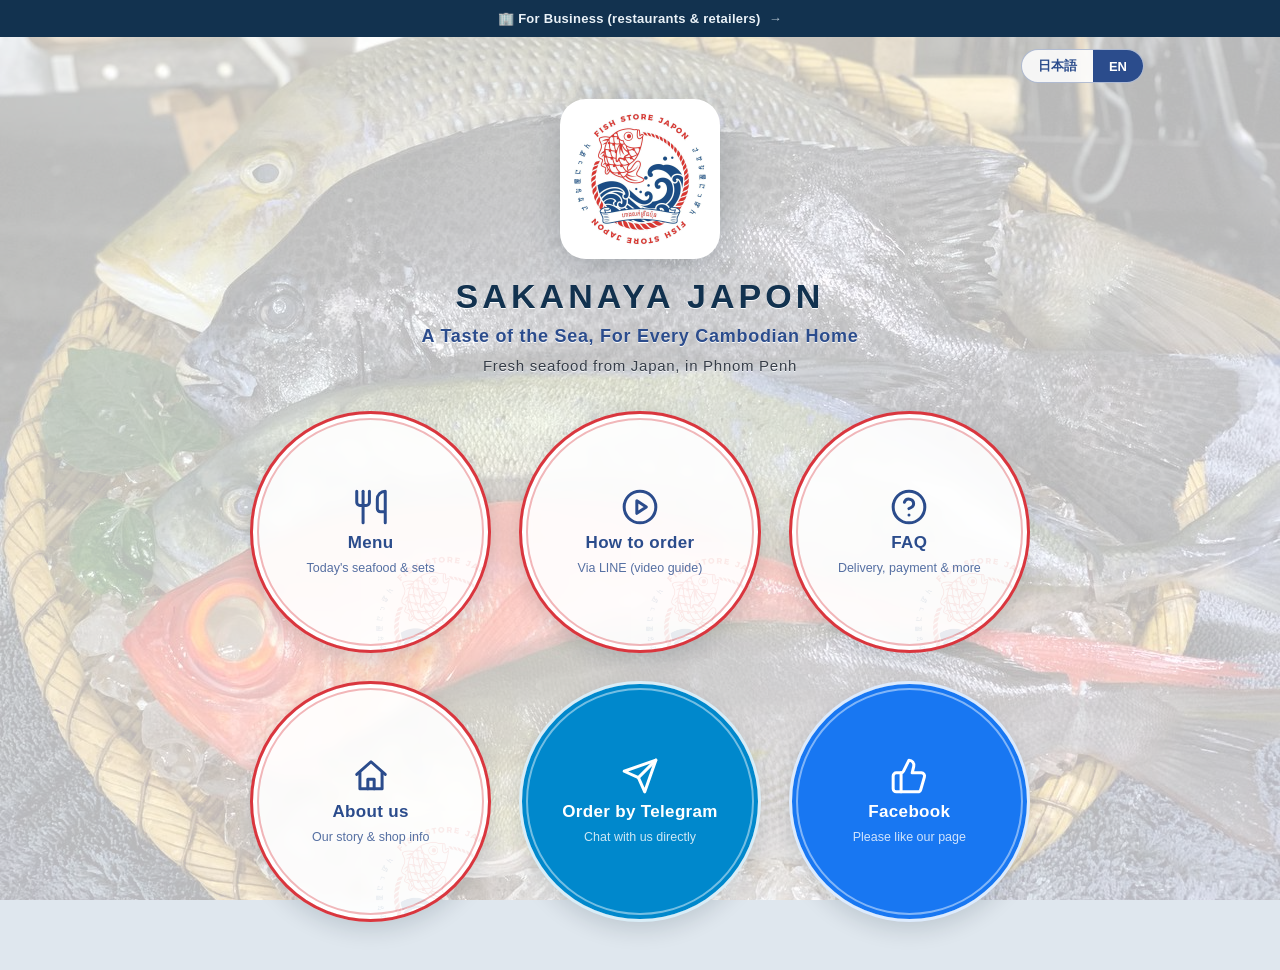
==== index.html @ 0ab2f53d "トップのタイルを正円にし、日英切替と自前SVGアイコンを導入 - タイルを正円（aspect-ratio 1）にし、ロゴのロープを模した赤の二重の輪で囲む。   輪の中に店のロゴを薄く透かす。Tele" ====
<!DOCTYPE html>
<html lang="ja">
<head>
  <meta charset="UTF-8">
  <meta name="viewport" content="width=device-width, initial-scale=1">
  <title>SAKANAYA JAPON｜海のある日常を、カンボジアの食卓に。</title>
  <link rel="icon" href="logo.jpg">
  <meta name="description" content="カンボジア・プノンペンの魚屋 SAKANAYA JAPON。日本の鮮度管理で、刺身・鮮魚・お惣菜をご家庭へ。LINE・Telegram・Facebook Messenger で注文できます。">
  <!-- OGP（FacebookやLINE等でシェアした際のプレビュー用）
       ※ Organization 移管後は下記2行のURLを差し替えること（docs/github-inventory.md §3） -->
  <meta property="og:type" content="website">
  <meta property="og:title" content="SAKANAYA JAPON｜海のある日常を、カンボジアの食卓に。">
  <meta property="og:description" content="プノンペンの魚屋。日本の鮮度管理で刺身・鮮魚・お惣菜をお届け。LINE・Telegram・Facebook Messenger で注文OK。">
  <meta property="og:image" content="https://sasuraimitsu.github.io/sakanayajapon/logo.jpg">
  <meta property="og:url" content="https://sasuraimitsu.github.io/sakanayajapon/">
  <meta name="twitter:card" content="summary_large_image">

  <!-- 営業時間・窓口URLは site-info.js が唯一の情報源。common.js が日英切替と流し込みを行う -->
  <script src="assets/js/site-info.js" defer></script>
  <script src="assets/js/common.js" defer></script>

  <style>
    /* ── ロゴから取った配色 ──────────────────────────────
       赤: 鯛とロープ / 紺: 波。タイルの輪・文字・ホバーに使う */
    :root {
      --red: #d9363e;
      --red-dark: #b8262e;
      --navy: #2b4c8c;
      --navy-deep: #12324f;
      --ink: #1c2430;
      --tile: rgba(255, 255, 255, 0.90);
    }

    /* 1. 全体：魚の写真を全面に敷き、白で透かす */
    body {
      font-family: 'Helvetica Neue', Arial, 'Hiragino Kaku Gothic ProN', Meiryo, sans-serif;
      margin: 0;
      padding: 0;
      min-height: 100vh;
      display: flex;
      flex-direction: column;
      align-items: center;
      background: #dfe7ee; /* 画像読込前のフォールバック色（薄い青灰） */
      color: var(--ink);
    }

    /* 背景スライドショー（複数写真をフェードで切り替え） */
    .bg-slideshow { position: fixed; inset: 0; z-index: -2; }
    .bg-slide {
      position: absolute;
      inset: 0;
      background-size: cover;
      background-position: center;
      opacity: 0;
      transition: opacity 1.5s ease-in-out;
    }
    .bg-slide.active { opacity: 1; }

    /* 2. 透かし：写真の上に白を重ねて薄く見せる。数値を下げると写真が濃くなる */
    body::before {
      content: "";
      position: fixed;
      inset: 0;
      background: rgba(255, 255, 255, 0.72);
      z-index: -1;
    }

    /* 3. 法人のお客様への入口（ページ最上部の細いバー） */
    .biz-bar {
      position: relative;
      z-index: 10;
      display: flex;
      align-items: center;
      justify-content: center;
      gap: 8px;
      width: 100%;
      padding: 11px 16px;
      background: var(--navy-deep);
      color: #eaf2f8;
      text-decoration: none;
      font-size: 13px;
      font-weight: bold;
      letter-spacing: 0.02em;
      box-sizing: border-box;
      transition: background 0.2s;
    }
    .biz-bar:hover { background: #1a4468; }
    .biz-bar .biz-arrow { opacity: 0.75; }

    /* 4. 言語切替（右上） */
    .top-row {
      width: 100%;
      max-width: 1040px;
      box-sizing: border-box;
      padding: 12px 16px 0;
      display: flex;
      justify-content: flex-end;
    }
    .lang-toggle {
      display: flex;
      border: 1px solid rgba(43, 76, 140, 0.35);
      border-radius: 999px;
      overflow: hidden;
      background: rgba(255, 255, 255, 0.85);
      backdrop-filter: blur(6px);
      -webkit-backdrop-filter: blur(6px);
    }
    .lang-toggle button {
      appearance: none;
      border: 0;
      background: none;
      font: inherit;
      font-size: 13px;
      font-weight: bold;
      color: var(--navy);
      padding: 7px 16px;
      cursor: pointer;
      transition: background 0.15s, color 0.15s;
    }
    .lang-toggle button[aria-pressed="true"] { background: var(--navy); color: #fff; }
    .lang-toggle button:focus-visible { outline: 2px solid var(--red); outline-offset: -2px; }

    /* 5. 本体：箱で囲わず、画面幅いっぱいに広げる */
    .main {
      width: 100%;
      max-width: 1040px;
      margin: auto 0;              /* 縦方向の中央寄せ */
      padding: 16px 16px 48px;
      box-sizing: border-box;
      text-align: center;
    }

    .logo-container img {
      width: 160px;
      border-radius: 26px;
      filter: drop-shadow(0 6px 18px rgba(10, 26, 43, 0.22));
    }

    .site-title {
      font-size: 34px;
      letter-spacing: 0.12em;
      color: var(--navy-deep);
      margin: 14px 0 4px;
      text-shadow: 0 1px 0 rgba(255, 255, 255, 0.9);
    }

    .tagline {
      font-size: 18px;
      font-weight: bold;
      color: var(--navy);
      line-height: 1.8;
      margin: 0 0 32px;
      letter-spacing: 0.04em;
      text-shadow: 0 1px 0 rgba(255, 255, 255, 0.9);
    }
    .tagline small {
      display: block;
      font-size: 15px;
      font-weight: normal;
      color: var(--ink);
      opacity: 0.85;
    }

    /* 6. 丸いカテゴリータイル：スマホ2列、タブレット以上3列
       輪はロゴのロープ（赤の二重線）を模したもの */
    nav {
      display: grid;
      grid-template-columns: repeat(2, minmax(0, 1fr));
      gap: 18px;
      max-width: 780px;
      margin: 0 auto;
    }
    @media (min-width: 720px) {
      nav { grid-template-columns: repeat(3, minmax(0, 1fr)); gap: 28px; }
    }

    nav a {
      position: relative;
      aspect-ratio: 1 / 1;
      border-radius: 50%;
      display: flex;
      flex-direction: column;
      align-items: center;
      justify-content: center;
      gap: 6px;
      padding: 14%;
      box-sizing: border-box;
      background: var(--tile);
      backdrop-filter: blur(6px);
      -webkit-backdrop-filter: blur(6px);
      border: 3px solid var(--red);
      box-shadow:
        inset 0 0 0 4px #fff,
        inset 0 0 0 6px rgba(217, 54, 62, 0.35),
        0 8px 22px rgba(10, 26, 43, 0.14);
      color: var(--navy);
      text-decoration: none;
      text-align: center;
      overflow: hidden;
      transition: transform 0.2s, box-shadow 0.2s, background 0.2s, color 0.2s;
    }

    /* 輪の中に店のロゴを薄く透かす */
    nav a::before {
      content: "";
      position: absolute;
      right: -18%;
      bottom: -26%;
      width: 72%;
      aspect-ratio: 1 / 1;
      background: url('logo.jpg') center / contain no-repeat;
      opacity: 0.09;
      mix-blend-mode: multiply;
      pointer-events: none;
    }

    nav a > * { position: relative; }

    nav a svg {
      width: 38px;
      height: 38px;
      stroke: currentColor;
      fill: none;
      stroke-width: 1.9;
      stroke-linecap: round;
      stroke-linejoin: round;
    }
    nav a .t { font-size: 17px; font-weight: bold; line-height: 1.3; letter-spacing: 0.02em; }
    nav a .s { font-size: 12.5px; opacity: 0.8; line-height: 1.3; }

    nav a:hover {
      background: var(--navy);
      color: #fff;
      transform: translateY(-4px);
      box-shadow:
        inset 0 0 0 4px var(--navy),
        inset 0 0 0 6px rgba(255, 255, 255, 0.45),
        0 14px 30px rgba(10, 26, 43, 0.22);
    }
    nav a:focus-visible { outline: 3px solid var(--red); outline-offset: 4px; }

    /* Telegram / Facebook は各サービスの色。ロゴ透かしは付けない */
    nav a.telegram, nav a.facebook-like {
      color: #fff;
      border-color: rgba(255, 255, 255, 0.85);
    }
    nav a.telegram { background: #0088cc; box-shadow: inset 0 0 0 4px #0088cc, inset 0 0 0 6px rgba(255,255,255,.45), 0 8px 22px rgba(10,26,43,.14); }
    nav a.facebook-like { background: #1877f2; box-shadow: inset 0 0 0 4px #1877f2, inset 0 0 0 6px rgba(255,255,255,.45), 0 8px 22px rgba(10,26,43,.14); }
    nav a.telegram::before, nav a.facebook-like::before { display: none; }
    nav a.telegram:hover { background: #0071ab; box-shadow: inset 0 0 0 4px #0071ab, inset 0 0 0 6px rgba(255,255,255,.45), 0 14px 30px rgba(10,26,43,.22); }
    nav a.facebook-like:hover { background: #1462c9; box-shadow: inset 0 0 0 4px #1462c9, inset 0 0 0 6px rgba(255,255,255,.45), 0 14px 30px rgba(10,26,43,.22); }

    /* 7. 言語別ブロック（common.js が html[lang] を切り替える。JS無効時は日本語） */
    [data-lang] { display: none; }
    [data-lang="ja"] { display: block; }
    html[lang="ja"] [data-lang="ja"] { display: block; }
    html[lang="ja"] [data-lang="en"] { display: none; }
    html[lang="en"] [data-lang="en"] { display: block; }
    html[lang="en"] [data-lang="ja"] { display: none; }

    @media (max-width: 420px) {
      .biz-bar { font-size: 12px; padding: 10px 12px; }
      .top-row { padding-top: 10px; }
      .main { padding: 10px 14px 40px; }
      .logo-container img { width: 124px; }
      .site-title { font-size: 26px; }
      .tagline { font-size: 15px; margin-bottom: 24px; }
      .tagline small { font-size: 13px; }
      nav { gap: 14px; }
      nav a { padding: 12%; gap: 4px; }
      nav a svg { width: 30px; height: 30px; }
      nav a .t { font-size: 15px; }
      nav a .s { font-size: 11.5px; }
    }

    @media (prefers-reduced-motion: reduce) {
      * { transition: none !important; }
    }
  </style>
</head>
<body>
  <div class="bg-slideshow" id="bgSlideshow"></div>

  <!-- 法人のお客様への入口。個人のお客様の導線は下のタイルのまま -->
  <a class="biz-bar" href="business/index.html">
    <span data-ja="🏢 法人のお客様（飲食店・小売店さま）はこちら" data-en="🏢 For Business (restaurants &amp; retailers)">🏢 法人のお客様（飲食店・小売店さま）はこちら</span>
    <span class="biz-arrow">→</span>
  </a>

  <div class="top-row">
    <div class="lang-toggle" role="group" aria-label="Language">
      <button type="button" data-set-lang="ja" aria-pressed="true">日本語</button>
      <button type="button" data-set-lang="en" aria-pressed="false">EN</button>
    </div>
  </div>

  <div class="main">
    <div class="logo-container">
      <img src="logo.jpg" alt="SAKANAYA JAPON">
    </div>

    <h1 class="site-title">SAKANAYA JAPON</h1>

    <p class="tagline" data-lang="ja">海のある日常を、カンボジアの食卓に。<small>A Taste of the Sea, For Every Cambodian Home</small></p>
    <p class="tagline" data-lang="en">A Taste of the Sea, For Every Cambodian Home<small>Fresh seafood from Japan, in Phnom Penh</small></p>

    <nav>
      <a href="menu.html">
        <svg viewBox="0 0 24 24" aria-hidden="true"><path d="M3 2v7c0 1.1.9 2 2 2h4a2 2 0 0 0 2-2V2"/><path d="M7 2v20"/><path d="M21 15V2a5 5 0 0 0-5 5v6c0 1.1.9 2 2 2h3Zm0 0v7"/></svg>
        <span class="t" data-ja="メニュー" data-en="Menu">メニュー</span>
        <span class="s" data-ja="MENU" data-en="Today's seafood &amp; sets">MENU</span>
      </a>
      <a href="howto.html">
        <svg viewBox="0 0 24 24" aria-hidden="true"><circle cx="12" cy="12" r="10"/><polygon points="10 8 16 12 10 16 10 8"/></svg>
        <span class="t" data-ja="ご注文方法" data-en="How to order">ご注文方法</span>
        <span class="s" data-ja="LINE でのご注文（動画）" data-en="Via LINE (video guide)">LINE でのご注文（動画）</span>
      </a>
      <a href="q&amp;a.html">
        <svg viewBox="0 0 24 24" aria-hidden="true"><circle cx="12" cy="12" r="10"/><path d="M9.09 9a3 3 0 0 1 5.83 1c0 2-3 3-3 3"/><path d="M12 17h.01"/></svg>
        <span class="t" data-ja="よくあるご質問" data-en="FAQ">よくあるご質問</span>
        <span class="s" data-ja="Q&amp;A" data-en="Delivery, payment &amp; more">Q&amp;A</span>
      </a>
      <a href="aboutus.html">
        <svg viewBox="0 0 24 24" aria-hidden="true"><path d="m3 11 9-8 9 8"/><path d="M5 10v10h14V10"/><path d="M10 20v-6h4v6"/></svg>
        <span class="t" data-ja="店舗について" data-en="About us">店舗について</span>
        <span class="s" data-ja="ABOUT US" data-en="Our story &amp; shop info">ABOUT US</span>
      </a>
      <a href="https://t.me/+UZAm7-eLzD0yZTA1" class="telegram" data-info-href="order.telegramHome">
        <svg viewBox="0 0 24 24" aria-hidden="true"><path d="m22 2-7 20-4-9-9-4Z"/><path d="M22 2 11 13"/></svg>
        <span class="t" data-ja="Telegram で注文" data-en="Order by Telegram">Telegram で注文</span>
        <span class="s" data-ja="ORDER BY TELEGRAM" data-en="Chat with us directly">ORDER BY TELEGRAM</span>
      </a>
      <a href="https://www.facebook.com/fishstorejapan" class="facebook-like" data-info-href="social.facebook">
        <svg viewBox="0 0 24 24" aria-hidden="true"><path d="M7 10v12"/><path d="M15 5.88 14 10h5.83a2 2 0 0 1 1.92 2.56l-2.33 8A2 2 0 0 1 17.5 22H4a2 2 0 0 1-2-2v-8a2 2 0 0 1 2-2h2.76a2 2 0 0 0 1.79-1.11L12 2a3.13 3.13 0 0 1 3 3.88Z"/></svg>
        <span class="t" data-ja="Facebook" data-en="Facebook">Facebook</span>
        <span class="s" data-ja="いいね！をお願いします" data-en="Please like our page">いいね！をお願いします</span>
      </a>
    </nav>
  </div>

  <script>
    // ▼ 背景に表示する写真のファイル名（横長・高解像度推奨）。ここに足すだけで枚数を増やせます。
    const bgImages = [
      'fish-photo.jpg',  // ① 魚（鮮魚）
      'sashimi.jpg',     // ② 刺身の盛り合わせ
      'event.jpg'        // ③ イベントの様子（解体ショーなど）
    ];

    const container = document.getElementById('bgSlideshow');
    const slides = [];
    let idx = 0, timer = null;

    function startRotation() {
      if (slides.length > 1 && !timer) {
        timer = setInterval(() => {
          slides[idx].classList.remove('active');
          idx = (idx + 1) % slides.length;
          slides[idx].classList.add('active');
        }, 6000); // 6秒ごとに切り替え
      }
    }

    // 読み込めた画像だけを順に背景へ追加（存在しないファイルは自動でスキップ）
    bgImages.forEach(src => {
      const probe = new Image();
      probe.onload = () => {
        const d = document.createElement('div');
        d.className = 'bg-slide';
        d.style.backgroundImage = `url('${src}')`;
        container.appendChild(d);
        slides.push(d);
        if (slides.length === 1) d.classList.add('active'); // 最初の1枚はすぐ表示
        startRotation();
      };
      probe.src = src;
    });
  </script>
</body>
</html>
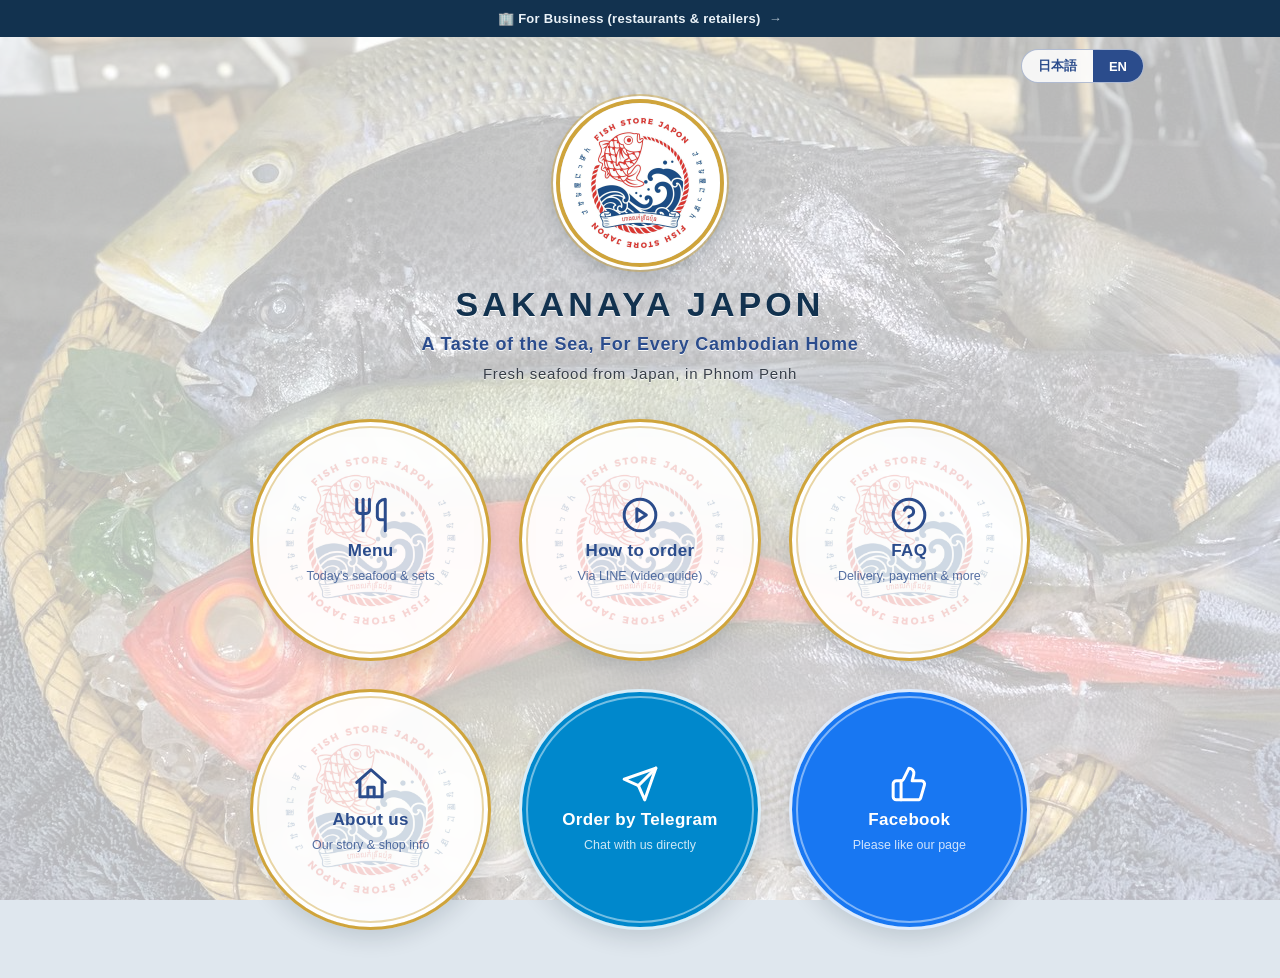
==== commit 33b4e8f3: "トップの輪をゴールドに変更し、ロゴを正円化、輪の中の透かしを濃く - タイルの二重の輪を赤からゴールド（#cfa43b）に変更 - 上部のロゴ画像を正円に切り抜き、タイルと同じゴールドの輪で囲む - " ====
--- a/index.html
+++ b/index.html
@@ -25,6 +25,8 @@
     :root {
       --red: #d9363e;
       --red-dark: #b8262e;
+      --gold: #cfa43b;                    /* 輪の色（ゴールド） */
+      --gold-soft: rgba(207, 164, 59, 0.45);
       --navy: #2b4c8c;
       --navy-deep: #12324f;
       --ink: #1c2430;
@@ -118,7 +120,7 @@
       transition: background 0.15s, color 0.15s;
     }
     .lang-toggle button[aria-pressed="true"] { background: var(--navy); color: #fff; }
-    .lang-toggle button:focus-visible { outline: 2px solid var(--red); outline-offset: -2px; }
+    .lang-toggle button:focus-visible { outline: 2px solid var(--gold); outline-offset: -2px; }
 
     /* 5. 本体：箱で囲わず、画面幅いっぱいに広げる */
     .main {
@@ -132,8 +134,15 @@
 
     .logo-container img {
       width: 160px;
-      border-radius: 26px;
-      filter: drop-shadow(0 6px 18px rgba(10, 26, 43, 0.22));
+      height: 160px;
+      object-fit: cover;
+      border-radius: 50%;
+      border: 4px solid var(--gold);
+      box-shadow:
+        0 0 0 3px #fff,
+        0 0 0 5px var(--gold-soft),
+        0 8px 22px rgba(10, 26, 43, 0.22);
+      background: #fff;
     }
 
     .site-title {
@@ -162,7 +171,7 @@
     }
 
     /* 6. 丸いカテゴリータイル：スマホ2列、タブレット以上3列
-       輪はロゴのロープ（赤の二重線）を模したもの */
+       輪はロゴのロープを模した二重線（ゴールド） */
     nav {
       display: grid;
       grid-template-columns: repeat(2, minmax(0, 1fr));
@@ -188,10 +197,10 @@
       background: var(--tile);
       backdrop-filter: blur(6px);
       -webkit-backdrop-filter: blur(6px);
-      border: 3px solid var(--red);
+      border: 3px solid var(--gold);
       box-shadow:
         inset 0 0 0 4px #fff,
-        inset 0 0 0 6px rgba(217, 54, 62, 0.35),
+        inset 0 0 0 6px var(--gold-soft),
         0 8px 22px rgba(10, 26, 43, 0.14);
       color: var(--navy);
       text-decoration: none;
@@ -200,16 +209,13 @@
       transition: transform 0.2s, box-shadow 0.2s, background 0.2s, color 0.2s;
     }
 
-    /* 輪の中に店のロゴを薄く透かす */
+    /* 輪の中に店のロゴを透かす（中央に大きく。数値を上げるほど濃くなる） */
     nav a::before {
       content: "";
       position: absolute;
-      right: -18%;
-      bottom: -26%;
-      width: 72%;
-      aspect-ratio: 1 / 1;
+      inset: 6%;
       background: url('logo.jpg') center / contain no-repeat;
-      opacity: 0.09;
+      opacity: 0.20;
       mix-blend-mode: multiply;
       pointer-events: none;
     }
@@ -237,7 +243,7 @@
         inset 0 0 0 6px rgba(255, 255, 255, 0.45),
         0 14px 30px rgba(10, 26, 43, 0.22);
     }
-    nav a:focus-visible { outline: 3px solid var(--red); outline-offset: 4px; }
+    nav a:focus-visible { outline: 3px solid var(--gold); outline-offset: 4px; }
 
     /* Telegram / Facebook は各サービスの色。ロゴ透かしは付けない */
     nav a.telegram, nav a.facebook-like {
@@ -262,7 +268,7 @@
       .biz-bar { font-size: 12px; padding: 10px 12px; }
       .top-row { padding-top: 10px; }
       .main { padding: 10px 14px 40px; }
-      .logo-container img { width: 124px; }
+      .logo-container img { width: 124px; height: 124px; }
       .site-title { font-size: 26px; }
       .tagline { font-size: 15px; margin-bottom: 24px; }
       .tagline small { font-size: 13px; }
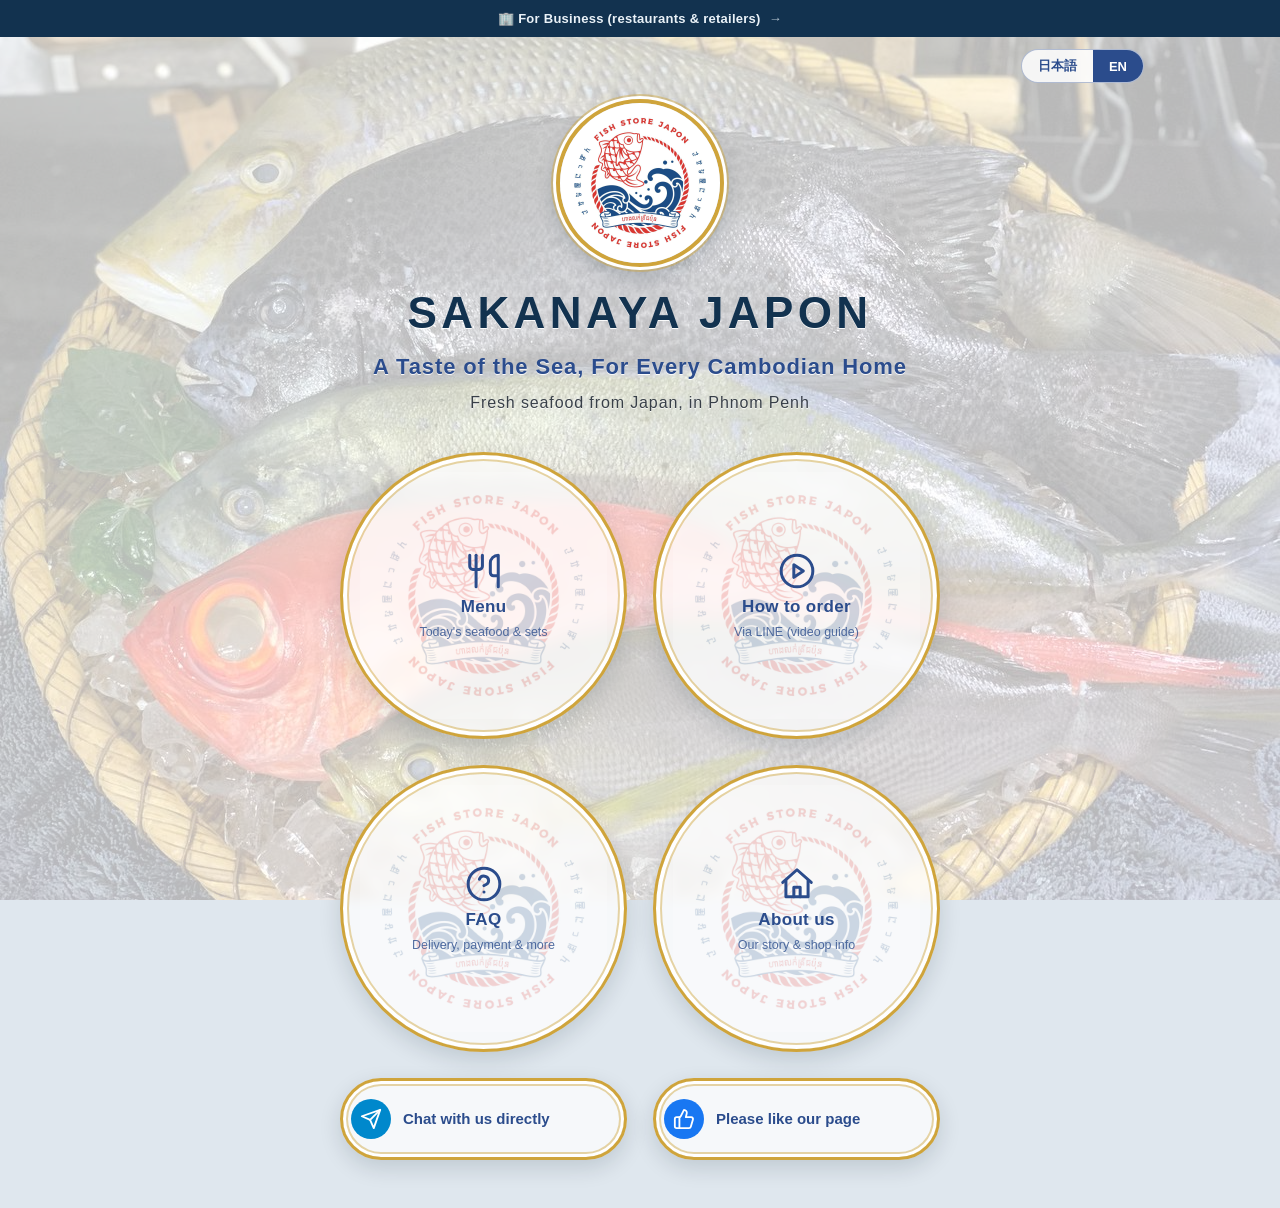
==== commit 277656d6: "トップを手描きスケッチの配列に変更（丸タイル2×2＋下段ピル） - 丸タイルは Menu / How to order / FAQ / About us の4つ、常に2列×2行 - Telegram " ====
--- a/index.html
+++ b/index.html
@@ -30,7 +30,7 @@
       --navy: #2b4c8c;
       --navy-deep: #12324f;
       --ink: #1c2430;
-      --tile: rgba(255, 255, 255, 0.90);
+      --tile: rgba(255, 255, 255, 0.70);   /* タイルの白。下げるほど背景が透ける */
     }
 
     /* 1. 全体：魚の写真を全面に敷き、白で透かす */
@@ -146,41 +146,43 @@
     }
 
     .site-title {
-      font-size: 34px;
-      letter-spacing: 0.12em;
+      font-size: 44px;
+      letter-spacing: 0.10em;
+      line-height: 1.2;
       color: var(--navy-deep);
-      margin: 14px 0 4px;
+      margin: 16px 0 8px;
       text-shadow: 0 1px 0 rgba(255, 255, 255, 0.9);
     }
 
     .tagline {
-      font-size: 18px;
+      font-size: 22px;
       font-weight: bold;
       color: var(--navy);
-      line-height: 1.8;
-      margin: 0 0 32px;
+      line-height: 1.7;
+      margin: 0 0 36px;
       letter-spacing: 0.04em;
       text-shadow: 0 1px 0 rgba(255, 255, 255, 0.9);
     }
     .tagline small {
       display: block;
-      font-size: 15px;
+      margin-top: 4px;
+      font-size: 16px;
       font-weight: normal;
       color: var(--ink);
       opacity: 0.85;
     }
 
-    /* 6. 丸いカテゴリータイル：スマホ2列、タブレット以上3列
+    /* 6. 丸いカテゴリータイル：常に2列×2行
        輪はロゴのロープを模した二重線（ゴールド） */
-    nav {
+    nav, .pills {
       display: grid;
       grid-template-columns: repeat(2, minmax(0, 1fr));
       gap: 18px;
-      max-width: 780px;
+      max-width: 600px;
       margin: 0 auto;
     }
     @media (min-width: 720px) {
-      nav { grid-template-columns: repeat(3, minmax(0, 1fr)); gap: 28px; }
+      nav, .pills { gap: 26px; }
     }
 
     nav a {
@@ -245,18 +247,53 @@
     }
     nav a:focus-visible { outline: 3px solid var(--gold); outline-offset: 4px; }
 
-    /* Telegram / Facebook は各サービスの色。ロゴ透かしは付けない */
-    nav a.telegram, nav a.facebook-like {
+    /* 7. 下段のピル（左 Telegram / 右 Facebook）：アイコン＋文字。輪はタイルと同じゴールド */
+    .pills { margin-top: 18px; }
+    @media (min-width: 720px) { .pills { margin-top: 26px; } }
+
+    .pill {
+      display: flex;
+      align-items: center;
+      gap: 12px;
+      min-height: 60px;
+      padding: 8px 16px 8px 8px;
+      border-radius: 999px;
+      background: var(--tile);
+      backdrop-filter: blur(6px);
+      -webkit-backdrop-filter: blur(6px);
+      border: 3px solid var(--gold);
+      box-shadow:
+        inset 0 0 0 3px #fff,
+        inset 0 0 0 5px var(--gold-soft),
+        0 8px 22px rgba(10, 26, 43, 0.14);
+      color: var(--navy);
+      text-decoration: none;
+      font-weight: bold;
+      font-size: 15px;
+      line-height: 1.25;
+      text-align: left;
+      transition: transform 0.2s, box-shadow 0.2s, background 0.2s, color 0.2s;
+    }
+    .pill .ic {
+      flex: 0 0 auto;
+      width: 40px;
+      height: 40px;
+      border-radius: 50%;
+      display: flex;
+      align-items: center;
+      justify-content: center;
       color: #fff;
-      border-color: rgba(255, 255, 255, 0.85);
-    }
-    nav a.telegram { background: #0088cc; box-shadow: inset 0 0 0 4px #0088cc, inset 0 0 0 6px rgba(255,255,255,.45), 0 8px 22px rgba(10,26,43,.14); }
-    nav a.facebook-like { background: #1877f2; box-shadow: inset 0 0 0 4px #1877f2, inset 0 0 0 6px rgba(255,255,255,.45), 0 8px 22px rgba(10,26,43,.14); }
-    nav a.telegram::before, nav a.facebook-like::before { display: none; }
-    nav a.telegram:hover { background: #0071ab; box-shadow: inset 0 0 0 4px #0071ab, inset 0 0 0 6px rgba(255,255,255,.45), 0 14px 30px rgba(10,26,43,.22); }
-    nav a.facebook-like:hover { background: #1462c9; box-shadow: inset 0 0 0 4px #1462c9, inset 0 0 0 6px rgba(255,255,255,.45), 0 14px 30px rgba(10,26,43,.22); }
-
-    /* 7. 言語別ブロック（common.js が html[lang] を切り替える。JS無効時は日本語） */
+    }
+    .pill .ic svg { width: 22px; height: 22px; stroke: currentColor; fill: none; stroke-width: 2; stroke-linecap: round; stroke-linejoin: round; }
+    .pill.telegram .ic { background: #0088cc; }
+    .pill.facebook-like .ic { background: #1877f2; }
+    .pill:hover { transform: translateY(-3px); color: #fff; box-shadow: inset 0 0 0 3px transparent, inset 0 0 0 5px rgba(255,255,255,.45), 0 14px 30px rgba(10, 26, 43, 0.22); }
+    .pill.telegram:hover { background: #0088cc; border-color: #0088cc; }
+    .pill.facebook-like:hover { background: #1877f2; border-color: #1877f2; }
+    .pill:hover .ic { background: rgba(255, 255, 255, 0.22); }
+    .pill:focus-visible { outline: 3px solid var(--gold); outline-offset: 4px; }
+
+    /* 8. 言語別ブロック（common.js が html[lang] を切り替える。JS無効時は日本語） */
     [data-lang] { display: none; }
     [data-lang="ja"] { display: block; }
     html[lang="ja"] [data-lang="ja"] { display: block; }
@@ -269,10 +306,14 @@
       .top-row { padding-top: 10px; }
       .main { padding: 10px 14px 40px; }
       .logo-container img { width: 124px; height: 124px; }
-      .site-title { font-size: 26px; }
-      .tagline { font-size: 15px; margin-bottom: 24px; }
-      .tagline small { font-size: 13px; }
-      nav { gap: 14px; }
+      .site-title { font-size: 30px; }
+      .tagline { font-size: 17px; margin-bottom: 26px; }
+      .tagline small { font-size: 14px; }
+      nav, .pills { gap: 14px; }
+      .pills { margin-top: 14px; }
+      .pill { min-height: 56px; font-size: 13px; padding: 6px 12px 6px 6px; gap: 9px; }
+      .pill .ic { width: 36px; height: 36px; }
+      .pill .ic svg { width: 20px; height: 20px; }
       nav a { padding: 12%; gap: 4px; }
       nav a svg { width: 30px; height: 30px; }
       nav a .t { font-size: 15px; }
@@ -331,17 +372,18 @@
         <span class="t" data-ja="店舗について" data-en="About us">店舗について</span>
         <span class="s" data-ja="ABOUT US" data-en="Our story &amp; shop info">ABOUT US</span>
       </a>
-      <a href="https://t.me/+UZAm7-eLzD0yZTA1" class="telegram" data-info-href="order.telegramHome">
-        <svg viewBox="0 0 24 24" aria-hidden="true"><path d="m22 2-7 20-4-9-9-4Z"/><path d="M22 2 11 13"/></svg>
-        <span class="t" data-ja="Telegram で注文" data-en="Order by Telegram">Telegram で注文</span>
-        <span class="s" data-ja="ORDER BY TELEGRAM" data-en="Chat with us directly">ORDER BY TELEGRAM</span>
-      </a>
-      <a href="https://www.facebook.com/fishstorejapan" class="facebook-like" data-info-href="social.facebook">
-        <svg viewBox="0 0 24 24" aria-hidden="true"><path d="M7 10v12"/><path d="M15 5.88 14 10h5.83a2 2 0 0 1 1.92 2.56l-2.33 8A2 2 0 0 1 17.5 22H4a2 2 0 0 1-2-2v-8a2 2 0 0 1 2-2h2.76a2 2 0 0 0 1.79-1.11L12 2a3.13 3.13 0 0 1 3 3.88Z"/></svg>
-        <span class="t" data-ja="Facebook" data-en="Facebook">Facebook</span>
-        <span class="s" data-ja="いいね！をお願いします" data-en="Please like our page">いいね！をお願いします</span>
-      </a>
     </nav>
+
+    <div class="pills">
+      <a href="https://t.me/+UZAm7-eLzD0yZTA1" class="pill telegram" data-info-href="order.telegramHome">
+        <span class="ic"><svg viewBox="0 0 24 24" aria-hidden="true"><path d="m22 2-7 20-4-9-9-4Z"/><path d="M22 2 11 13"/></svg></span>
+        <span data-ja="Telegram でチャット" data-en="Chat with us directly">Telegram でチャット</span>
+      </a>
+      <a href="https://www.facebook.com/fishstorejapan" class="pill facebook-like" data-info-href="social.facebook">
+        <span class="ic"><svg viewBox="0 0 24 24" aria-hidden="true"><path d="M7 10v12"/><path d="M15 5.88 14 10h5.83a2 2 0 0 1 1.92 2.56l-2.33 8A2 2 0 0 1 17.5 22H4a2 2 0 0 1-2-2v-8a2 2 0 0 1 2-2h2.76a2 2 0 0 0 1.79-1.11L12 2a3.13 3.13 0 0 1 3 3.88Z"/></svg></span>
+        <span data-ja="Facebook でいいね！" data-en="Please like our page">Facebook でいいね！</span>
+      </a>
+    </div>
   </div>
 
   <script>
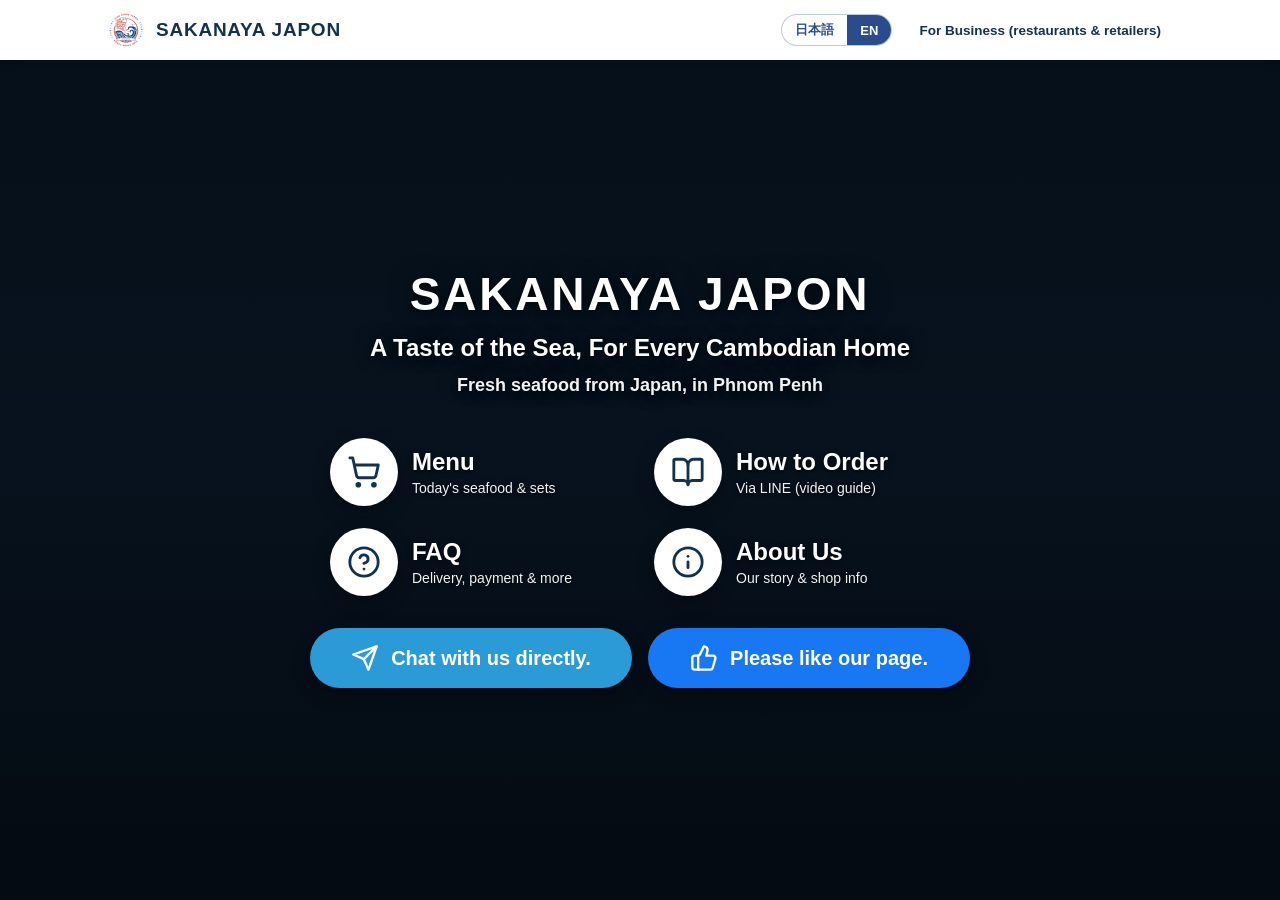
==== commit 78cd4907: "トップを写真全面のダークなヒーローに変更 提示されたイメージに合わせて構成を変更: - 白いヘッダー帯（ロゴ＋店名 / 日本語・EN切替 / 法人向けリンク） - 魚の写真を全面に敷き、上下を暗いグラ" ====
--- a/index.html
+++ b/index.html
@@ -11,7 +11,7 @@
   <meta property="og:type" content="website">
   <meta property="og:title" content="SAKANAYA JAPON｜海のある日常を、カンボジアの食卓に。">
   <meta property="og:description" content="プノンペンの魚屋。日本の鮮度管理で刺身・鮮魚・お惣菜をお届け。LINE・Telegram・Facebook Messenger で注文OK。">
-  <meta property="og:image" content="https://sasuraimitsu.github.io/sakanayajapon/logo.jpg">
+  <meta property="og:image" content="https://sasuraimitsu.github.io/sakanayajapon/fish-photo.jpg">
   <meta property="og:url" content="https://sasuraimitsu.github.io/sakanayajapon/">
   <meta name="twitter:card" content="summary_large_image">
 
@@ -20,92 +20,66 @@
   <script src="assets/js/common.js" defer></script>
 
   <style>
-    /* ── ロゴから取った配色 ──────────────────────────────
-       赤: 鯛とロープ / 紺: 波。タイルの輪・文字・ホバーに使う */
     :root {
-      --red: #d9363e;
-      --red-dark: #b8262e;
-      --gold: #cfa43b;                    /* 輪の色（ゴールド） */
-      --gold-soft: rgba(207, 164, 59, 0.45);
-      --navy: #2b4c8c;
+      --navy: #2b4c8c;        /* ロゴの波の紺。アイコンの色 */
       --navy-deep: #12324f;
       --ink: #1c2430;
-      --tile: rgba(255, 255, 255, 0.70);   /* タイルの白。下げるほど背景が透ける */
-    }
-
-    /* 1. 全体：魚の写真を全面に敷き、白で透かす */
+      --tg: #2a9bd6;          /* Telegram */
+      --fb: #1877f2;          /* Facebook */
+      --header-h: 60px;
+    }
+
+    * { box-sizing: border-box; }
+
     body {
       font-family: 'Helvetica Neue', Arial, 'Hiragino Kaku Gothic ProN', Meiryo, sans-serif;
       margin: 0;
-      padding: 0;
       min-height: 100vh;
       display: flex;
       flex-direction: column;
-      align-items: center;
-      background: #dfe7ee; /* 画像読込前のフォールバック色（薄い青灰） */
-      color: var(--ink);
-    }
-
-    /* 背景スライドショー（複数写真をフェードで切り替え） */
-    .bg-slideshow { position: fixed; inset: 0; z-index: -2; }
-    .bg-slide {
-      position: absolute;
-      inset: 0;
-      background-size: cover;
-      background-position: center;
-      opacity: 0;
-      transition: opacity 1.5s ease-in-out;
-    }
-    .bg-slide.active { opacity: 1; }
-
-    /* 2. 透かし：写真の上に白を重ねて薄く見せる。数値を下げると写真が濃くなる */
-    body::before {
-      content: "";
-      position: fixed;
-      inset: 0;
-      background: rgba(255, 255, 255, 0.72);
-      z-index: -1;
-    }
-
-    /* 3. 法人のお客様への入口（ページ最上部の細いバー） */
-    .biz-bar {
-      position: relative;
-      z-index: 10;
-      display: flex;
-      align-items: center;
-      justify-content: center;
-      gap: 8px;
-      width: 100%;
-      padding: 11px 16px;
-      background: var(--navy-deep);
-      color: #eaf2f8;
+      background: #0a1a2b;    /* 写真の読み込み前に見える色 */
+      color: #fff;
+    }
+
+    /* ── 1. ヘッダー（白帯）：ロゴ＋店名 ／ 言語切替＋法人向け ── */
+    .site-header {
+      position: sticky;
+      top: 0;
+      z-index: 20;
+      height: var(--header-h);
+      background: #fff;
+      color: var(--navy-deep);
+      box-shadow: 0 2px 10px rgba(0, 0, 0, 0.18);
+    }
+    .header-inner {
+      max-width: 1100px;
+      height: 100%;
+      margin: 0 auto;
+      padding: 0 16px;
+      display: flex;
+      align-items: center;
+      justify-content: space-between;
+      gap: 12px;
+    }
+    .brand {
+      display: flex;
+      align-items: center;
+      gap: 10px;
       text-decoration: none;
-      font-size: 13px;
-      font-weight: bold;
-      letter-spacing: 0.02em;
-      box-sizing: border-box;
-      transition: background 0.2s;
-    }
-    .biz-bar:hover { background: #1a4468; }
-    .biz-bar .biz-arrow { opacity: 0.75; }
-
-    /* 4. 言語切替（右上） */
-    .top-row {
-      width: 100%;
-      max-width: 1040px;
-      box-sizing: border-box;
-      padding: 12px 16px 0;
-      display: flex;
-      justify-content: flex-end;
-    }
+      color: var(--navy-deep);
+      min-width: 0;
+    }
+    .brand img { width: 40px; height: 40px; border-radius: 50%; object-fit: cover; flex: 0 0 auto; }
+    .brand-name { font-weight: 800; font-size: 19px; letter-spacing: 0.04em; white-space: nowrap; }
+
+    .header-right { display: flex; align-items: center; gap: 14px; flex: 0 0 auto; }
+
     .lang-toggle {
       display: flex;
-      border: 1px solid rgba(43, 76, 140, 0.35);
+      border: 1px solid rgba(43, 76, 140, 0.3);
       border-radius: 999px;
       overflow: hidden;
-      background: rgba(255, 255, 255, 0.85);
-      backdrop-filter: blur(6px);
-      -webkit-backdrop-filter: blur(6px);
+      background: #fff;
     }
     .lang-toggle button {
       appearance: none;
@@ -115,185 +89,152 @@
       font-size: 13px;
       font-weight: bold;
       color: var(--navy);
-      padding: 7px 16px;
+      padding: 6px 13px;
       cursor: pointer;
       transition: background 0.15s, color 0.15s;
     }
     .lang-toggle button[aria-pressed="true"] { background: var(--navy); color: #fff; }
-    .lang-toggle button:focus-visible { outline: 2px solid var(--gold); outline-offset: -2px; }
-
-    /* 5. 本体：箱で囲わず、画面幅いっぱいに広げる */
-    .main {
-      width: 100%;
-      max-width: 1040px;
-      margin: auto 0;              /* 縦方向の中央寄せ */
-      padding: 16px 16px 48px;
-      box-sizing: border-box;
-      text-align: center;
-    }
-
-    .logo-container img {
-      width: 160px;
-      height: 160px;
-      object-fit: cover;
-      border-radius: 50%;
-      border: 4px solid var(--gold);
-      box-shadow:
-        0 0 0 3px #fff,
-        0 0 0 5px var(--gold-soft),
-        0 8px 22px rgba(10, 26, 43, 0.22);
-      background: #fff;
-    }
+    .lang-toggle button:focus-visible { outline: 2px solid var(--navy); outline-offset: -2px; }
+
+    .biz-link {
+      color: var(--navy-deep);
+      text-decoration: none;
+      font-weight: bold;
+      font-size: 13.5px;
+      white-space: nowrap;
+      padding: 7px 12px;
+      border-radius: 999px;
+      border: 1px solid transparent;
+      transition: background 0.15s, border-color 0.15s;
+    }
+    .biz-link:hover { background: #eef3fa; border-color: rgba(43, 76, 140, 0.3); }
+    .biz-link:focus-visible { outline: 2px solid var(--navy); outline-offset: 2px; }
+
+    /* ── 2. ヒーロー：写真を全面に敷き、上下を暗くして文字を立たせる ── */
+    .hero {
+      position: relative;
+      flex: 1;
+      display: flex;
+      flex-direction: column;
+      align-items: center;
+      justify-content: center;
+      padding: 40px 16px 44px;
+      overflow: hidden;
+    }
+    .bg-slideshow { position: absolute; inset: 0; z-index: 0; }
+    .bg-slide {
+      position: absolute;
+      inset: 0;
+      background-size: cover;
+      background-position: center;
+      opacity: 0;
+      transition: opacity 1.5s ease-in-out;
+    }
+    .bg-slide.active { opacity: 1; }
+    /* 暗さの調整はここ。数値を上げるほど写真が暗くなる */
+    .hero::before {
+      content: "";
+      position: absolute;
+      inset: 0;
+      z-index: 1;
+      background: linear-gradient(180deg, rgba(0, 0, 0, 0.40) 0%, rgba(0, 0, 0, 0.30) 45%, rgba(0, 0, 0, 0.60) 100%);
+    }
+    .hero > * { position: relative; z-index: 2; }
+
+    .hero-inner { width: 100%; max-width: 900px; text-align: center; }
 
     .site-title {
-      font-size: 44px;
-      letter-spacing: 0.10em;
-      line-height: 1.2;
-      color: var(--navy-deep);
-      margin: 16px 0 8px;
-      text-shadow: 0 1px 0 rgba(255, 255, 255, 0.9);
-    }
-
+      font-size: 46px;
+      font-weight: 800;
+      letter-spacing: 0.06em;
+      line-height: 1.15;
+      margin: 0 0 10px;
+      text-shadow: 0 2px 6px rgba(0, 0, 0, 0.55), 0 0 24px rgba(0, 0, 0, 0.35);
+    }
     .tagline {
-      font-size: 22px;
-      font-weight: bold;
-      color: var(--navy);
-      line-height: 1.7;
-      margin: 0 0 36px;
-      letter-spacing: 0.04em;
-      text-shadow: 0 1px 0 rgba(255, 255, 255, 0.9);
+      font-size: 24px;
+      font-weight: 700;
+      line-height: 1.45;
+      margin: 0 0 40px;
+      text-shadow: 0 2px 6px rgba(0, 0, 0, 0.55), 0 0 20px rgba(0, 0, 0, 0.35);
     }
     .tagline small {
       display: block;
-      margin-top: 4px;
-      font-size: 16px;
-      font-weight: normal;
-      color: var(--ink);
-      opacity: 0.85;
-    }
-
-    /* 6. 丸いカテゴリータイル：常に2列×2行
-       輪はロゴのロープを模した二重線（ゴールド） */
-    nav, .pills {
+      margin-top: 6px;
+      font-size: 18px;
+      font-weight: 600;
+      opacity: 0.95;
+    }
+
+    /* ── 3. メニュー：白い丸アイコン＋白文字、2列×2行 ── */
+    .menu {
       display: grid;
       grid-template-columns: repeat(2, minmax(0, 1fr));
-      gap: 18px;
-      max-width: 600px;
+      gap: 22px 28px;
+      max-width: 620px;
+      margin: 0 auto 32px;
+    }
+    .item {
+      display: flex;
+      align-items: center;
+      gap: 14px;
+      text-decoration: none;
+      color: #fff;
+      text-align: left;
+      border-radius: 999px;
+      transition: transform 0.2s;
+    }
+    .item:hover { transform: translateY(-3px); }
+    .item:focus-visible { outline: 3px solid #fff; outline-offset: 6px; }
+    .item .circle {
+      flex: 0 0 auto;
+      width: 68px;
+      height: 68px;
+      border-radius: 50%;
+      background: #fff;
+      color: var(--navy-deep);
+      display: flex;
+      align-items: center;
+      justify-content: center;
+      box-shadow: 0 6px 18px rgba(0, 0, 0, 0.35);
+      transition: transform 0.2s, box-shadow 0.2s;
+    }
+    .item:hover .circle { box-shadow: 0 10px 26px rgba(0, 0, 0, 0.45); }
+    .item .circle svg { width: 34px; height: 34px; stroke: currentColor; fill: none; stroke-width: 2; stroke-linecap: round; stroke-linejoin: round; }
+    .item .t { display: block; font-size: 24px; font-weight: 800; line-height: 1.2; text-shadow: 0 2px 6px rgba(0, 0, 0, 0.6); }
+    .item .s { display: block; font-size: 14px; font-weight: 500; margin-top: 3px; opacity: 0.95; text-shadow: 0 1px 4px rgba(0, 0, 0, 0.6); }
+
+    /* ── 4. 下段ピル：Telegram / Facebook ── */
+    .pills {
+      display: grid;
+      grid-template-columns: repeat(2, minmax(0, 1fr));
+      gap: 16px;
+      max-width: 660px;
       margin: 0 auto;
     }
-    @media (min-width: 720px) {
-      nav, .pills { gap: 26px; }
-    }
-
-    nav a {
-      position: relative;
-      aspect-ratio: 1 / 1;
-      border-radius: 50%;
-      display: flex;
-      flex-direction: column;
+    .pill {
+      display: flex;
       align-items: center;
       justify-content: center;
-      gap: 6px;
-      padding: 14%;
-      box-sizing: border-box;
-      background: var(--tile);
-      backdrop-filter: blur(6px);
-      -webkit-backdrop-filter: blur(6px);
-      border: 3px solid var(--gold);
-      box-shadow:
-        inset 0 0 0 4px #fff,
-        inset 0 0 0 6px var(--gold-soft),
-        0 8px 22px rgba(10, 26, 43, 0.14);
-      color: var(--navy);
-      text-decoration: none;
-      text-align: center;
-      overflow: hidden;
-      transition: transform 0.2s, box-shadow 0.2s, background 0.2s, color 0.2s;
-    }
-
-    /* 輪の中に店のロゴを透かす（中央に大きく。数値を上げるほど濃くなる） */
-    nav a::before {
-      content: "";
-      position: absolute;
-      inset: 6%;
-      background: url('logo.jpg') center / contain no-repeat;
-      opacity: 0.20;
-      mix-blend-mode: multiply;
-      pointer-events: none;
-    }
-
-    nav a > * { position: relative; }
-
-    nav a svg {
-      width: 38px;
-      height: 38px;
-      stroke: currentColor;
-      fill: none;
-      stroke-width: 1.9;
-      stroke-linecap: round;
-      stroke-linejoin: round;
-    }
-    nav a .t { font-size: 17px; font-weight: bold; line-height: 1.3; letter-spacing: 0.02em; }
-    nav a .s { font-size: 12.5px; opacity: 0.8; line-height: 1.3; }
-
-    nav a:hover {
-      background: var(--navy);
-      color: #fff;
-      transform: translateY(-4px);
-      box-shadow:
-        inset 0 0 0 4px var(--navy),
-        inset 0 0 0 6px rgba(255, 255, 255, 0.45),
-        0 14px 30px rgba(10, 26, 43, 0.22);
-    }
-    nav a:focus-visible { outline: 3px solid var(--gold); outline-offset: 4px; }
-
-    /* 7. 下段のピル（左 Telegram / 右 Facebook）：アイコン＋文字。輪はタイルと同じゴールド */
-    .pills { margin-top: 18px; }
-    @media (min-width: 720px) { .pills { margin-top: 26px; } }
-
-    .pill {
-      display: flex;
-      align-items: center;
       gap: 12px;
       min-height: 60px;
-      padding: 8px 16px 8px 8px;
+      padding: 12px 22px;
       border-radius: 999px;
-      background: var(--tile);
-      backdrop-filter: blur(6px);
-      -webkit-backdrop-filter: blur(6px);
-      border: 3px solid var(--gold);
-      box-shadow:
-        inset 0 0 0 3px #fff,
-        inset 0 0 0 5px var(--gold-soft),
-        0 8px 22px rgba(10, 26, 43, 0.14);
-      color: var(--navy);
+      color: #fff;
       text-decoration: none;
-      font-weight: bold;
-      font-size: 15px;
-      line-height: 1.25;
-      text-align: left;
-      transition: transform 0.2s, box-shadow 0.2s, background 0.2s, color 0.2s;
-    }
-    .pill .ic {
-      flex: 0 0 auto;
-      width: 40px;
-      height: 40px;
-      border-radius: 50%;
-      display: flex;
-      align-items: center;
-      justify-content: center;
-      color: #fff;
-    }
-    .pill .ic svg { width: 22px; height: 22px; stroke: currentColor; fill: none; stroke-width: 2; stroke-linecap: round; stroke-linejoin: round; }
-    .pill.telegram .ic { background: #0088cc; }
-    .pill.facebook-like .ic { background: #1877f2; }
-    .pill:hover { transform: translateY(-3px); color: #fff; box-shadow: inset 0 0 0 3px transparent, inset 0 0 0 5px rgba(255,255,255,.45), 0 14px 30px rgba(10, 26, 43, 0.22); }
-    .pill.telegram:hover { background: #0088cc; border-color: #0088cc; }
-    .pill.facebook-like:hover { background: #1877f2; border-color: #1877f2; }
-    .pill:hover .ic { background: rgba(255, 255, 255, 0.22); }
-    .pill:focus-visible { outline: 3px solid var(--gold); outline-offset: 4px; }
-
-    /* 8. 言語別ブロック（common.js が html[lang] を切り替える。JS無効時は日本語） */
+      font-weight: 800;
+      font-size: 20px;
+      line-height: 1.2;
+      box-shadow: 0 6px 18px rgba(0, 0, 0, 0.35);
+      transition: transform 0.2s, filter 0.2s;
+    }
+    .pill:hover { transform: translateY(-3px); filter: brightness(1.08); }
+    .pill:focus-visible { outline: 3px solid #fff; outline-offset: 4px; }
+    .pill svg { width: 28px; height: 28px; flex: 0 0 auto; stroke: currentColor; fill: none; stroke-width: 2; stroke-linecap: round; stroke-linejoin: round; }
+    .pill.telegram { background: var(--tg); }
+    .pill.facebook-like { background: var(--fb); }
+
+    /* ── 5. 言語別ブロック（common.js が html[lang] を切り替える。JS無効時は日本語） ── */
     [data-lang] { display: none; }
     [data-lang="ja"] { display: block; }
     html[lang="ja"] [data-lang="ja"] { display: block; }
@@ -301,23 +242,27 @@
     html[lang="en"] [data-lang="en"] { display: block; }
     html[lang="en"] [data-lang="ja"] { display: none; }
 
-    @media (max-width: 420px) {
-      .biz-bar { font-size: 12px; padding: 10px 12px; }
-      .top-row { padding-top: 10px; }
-      .main { padding: 10px 14px 40px; }
-      .logo-container img { width: 124px; height: 124px; }
-      .site-title { font-size: 30px; }
-      .tagline { font-size: 17px; margin-bottom: 26px; }
-      .tagline small { font-size: 14px; }
-      nav, .pills { gap: 14px; }
-      .pills { margin-top: 14px; }
-      .pill { min-height: 56px; font-size: 13px; padding: 6px 12px 6px 6px; gap: 9px; }
-      .pill .ic { width: 36px; height: 36px; }
-      .pill .ic svg { width: 20px; height: 20px; }
-      nav a { padding: 12%; gap: 4px; }
-      nav a svg { width: 30px; height: 30px; }
-      nav a .t { font-size: 15px; }
-      nav a .s { font-size: 11.5px; }
+    /* ── 6. スマホ ── */
+    @media (max-width: 560px) {
+      .brand-name { font-size: 16px; }
+      .biz-link { font-size: 12px; padding: 6px 9px; }
+      .lang-toggle button { padding: 5px 10px; font-size: 12px; }
+      .hero { padding: 28px 16px 36px; }
+      .site-title { font-size: 34px; }
+      .tagline { font-size: 18px; margin-bottom: 28px; }
+      .tagline small { font-size: 14.5px; }
+      .menu { gap: 18px 12px; margin-bottom: 26px; }
+      .item { flex-direction: column; text-align: center; gap: 10px; }
+      .item .circle { width: 60px; height: 60px; }
+      .item .circle svg { width: 30px; height: 30px; }
+      .item .t { font-size: 19px; }
+      .item .s { font-size: 12.5px; }
+      .pills { grid-template-columns: 1fr; gap: 12px; }
+      .pill { font-size: 17px; min-height: 54px; }
+      .pill svg { width: 24px; height: 24px; }
+    }
+    @media (max-width: 380px) {
+      .biz-link { display: none; }  /* 極小画面ではヘッダーに入らないため非表示 */
     }
 
     @media (prefers-reduced-motion: reduce) {
@@ -326,65 +271,76 @@
   </style>
 </head>
 <body>
-  <div class="bg-slideshow" id="bgSlideshow"></div>
-
-  <!-- 法人のお客様への入口。個人のお客様の導線は下のタイルのまま -->
-  <a class="biz-bar" href="business/index.html">
-    <span data-ja="🏢 法人のお客様（飲食店・小売店さま）はこちら" data-en="🏢 For Business (restaurants &amp; retailers)">🏢 法人のお客様（飲食店・小売店さま）はこちら</span>
-    <span class="biz-arrow">→</span>
-  </a>
-
-  <div class="top-row">
-    <div class="lang-toggle" role="group" aria-label="Language">
-      <button type="button" data-set-lang="ja" aria-pressed="true">日本語</button>
-      <button type="button" data-set-lang="en" aria-pressed="false">EN</button>
+
+  <header class="site-header">
+    <div class="header-inner">
+      <a class="brand" href="index.html">
+        <img src="logo.jpg" alt="">
+        <span class="brand-name">SAKANAYA JAPON</span>
+      </a>
+      <div class="header-right">
+        <div class="lang-toggle" role="group" aria-label="Language">
+          <button type="button" data-set-lang="ja" aria-pressed="true">日本語</button>
+          <button type="button" data-set-lang="en" aria-pressed="false">EN</button>
+        </div>
+        <a class="biz-link" href="business/index.html"
+           data-ja="法人のお客様（飲食店・小売店）" data-en="For Business (restaurants &amp; retailers)">法人のお客様（飲食店・小売店）</a>
+      </div>
     </div>
-  </div>
-
-  <div class="main">
-    <div class="logo-container">
-      <img src="logo.jpg" alt="SAKANAYA JAPON">
+  </header>
+
+  <main class="hero">
+    <div class="bg-slideshow" id="bgSlideshow"></div>
+
+    <div class="hero-inner">
+      <h1 class="site-title">SAKANAYA JAPON</h1>
+
+      <p class="tagline" data-lang="ja">海のある日常を、カンボジアの食卓に。<small>日本の鮮度管理で、刺身・鮮魚・お惣菜をご家庭へ</small></p>
+      <p class="tagline" data-lang="en">A Taste of the Sea, For Every Cambodian Home<small>Fresh seafood from Japan, in Phnom Penh</small></p>
+
+      <nav class="menu">
+        <a class="item" href="menu.html">
+          <span class="circle"><svg viewBox="0 0 24 24" aria-hidden="true"><circle cx="8" cy="21" r="1"/><circle cx="19" cy="21" r="1"/><path d="M2.05 2.05h2l2.66 12.42a2 2 0 0 0 2 1.58h9.78a2 2 0 0 0 1.95-1.57l1.65-7.43H5.12"/></svg></span>
+          <span>
+            <span class="t" data-ja="メニュー" data-en="Menu">メニュー</span>
+            <span class="s" data-ja="本日の鮮魚・おまかせセット" data-en="Today's seafood &amp; sets">本日の鮮魚・おまかせセット</span>
+          </span>
+        </a>
+        <a class="item" href="howto.html">
+          <span class="circle"><svg viewBox="0 0 24 24" aria-hidden="true"><path d="M12 7v14"/><path d="M3 18a1 1 0 0 1-1-1V4a1 1 0 0 1 1-1h5a4 4 0 0 1 4 4 4 4 0 0 1 4-4h5a1 1 0 0 1 1 1v13a1 1 0 0 1-1 1h-6a3 3 0 0 0-3 3 3 3 0 0 0-3-3z"/></svg></span>
+          <span>
+            <span class="t" data-ja="ご注文方法" data-en="How to Order">ご注文方法</span>
+            <span class="s" data-ja="LINE でのご注文（動画ガイド）" data-en="Via LINE (video guide)">LINE でのご注文（動画ガイド）</span>
+          </span>
+        </a>
+        <a class="item" href="q&amp;a.html">
+          <span class="circle"><svg viewBox="0 0 24 24" aria-hidden="true"><path d="M9.09 9a3 3 0 0 1 5.83 1c0 2-3 3-3 3"/><path d="M12 17h.01"/><circle cx="12" cy="12" r="10"/></svg></span>
+          <span>
+            <span class="t" data-ja="よくあるご質問" data-en="FAQ">よくあるご質問</span>
+            <span class="s" data-ja="配送・お支払いなど" data-en="Delivery, payment &amp; more">配送・お支払いなど</span>
+          </span>
+        </a>
+        <a class="item" href="aboutus.html">
+          <span class="circle"><svg viewBox="0 0 24 24" aria-hidden="true"><circle cx="12" cy="12" r="10"/><path d="M12 16v-4"/><path d="M12 8h.01"/></svg></span>
+          <span>
+            <span class="t" data-ja="店舗について" data-en="About Us">店舗について</span>
+            <span class="s" data-ja="私たちの想い・店舗情報" data-en="Our story &amp; shop info">私たちの想い・店舗情報</span>
+          </span>
+        </a>
+      </nav>
+
+      <div class="pills">
+        <a href="https://t.me/+UZAm7-eLzD0yZTA1" class="pill telegram" data-info-href="order.telegramHome">
+          <svg viewBox="0 0 24 24" aria-hidden="true"><path d="m22 2-7 20-4-9-9-4Z"/><path d="M22 2 11 13"/></svg>
+          <span data-ja="Telegram でチャット" data-en="Chat with us directly.">Telegram でチャット</span>
+        </a>
+        <a href="https://www.facebook.com/fishstorejapan" class="pill facebook-like" data-info-href="social.facebook">
+          <svg viewBox="0 0 24 24" aria-hidden="true"><path d="M7 10v12"/><path d="M15 5.88 14 10h5.83a2 2 0 0 1 1.92 2.56l-2.33 8A2 2 0 0 1 17.5 22H4a2 2 0 0 1-2-2v-8a2 2 0 0 1 2-2h2.76a2 2 0 0 0 1.79-1.11L12 2a3.13 3.13 0 0 1 3 3.88Z"/></svg>
+          <span data-ja="Facebook でいいね！" data-en="Please like our page.">Facebook でいいね！</span>
+        </a>
+      </div>
     </div>
-
-    <h1 class="site-title">SAKANAYA JAPON</h1>
-
-    <p class="tagline" data-lang="ja">海のある日常を、カンボジアの食卓に。<small>A Taste of the Sea, For Every Cambodian Home</small></p>
-    <p class="tagline" data-lang="en">A Taste of the Sea, For Every Cambodian Home<small>Fresh seafood from Japan, in Phnom Penh</small></p>
-
-    <nav>
-      <a href="menu.html">
-        <svg viewBox="0 0 24 24" aria-hidden="true"><path d="M3 2v7c0 1.1.9 2 2 2h4a2 2 0 0 0 2-2V2"/><path d="M7 2v20"/><path d="M21 15V2a5 5 0 0 0-5 5v6c0 1.1.9 2 2 2h3Zm0 0v7"/></svg>
-        <span class="t" data-ja="メニュー" data-en="Menu">メニュー</span>
-        <span class="s" data-ja="MENU" data-en="Today's seafood &amp; sets">MENU</span>
-      </a>
-      <a href="howto.html">
-        <svg viewBox="0 0 24 24" aria-hidden="true"><circle cx="12" cy="12" r="10"/><polygon points="10 8 16 12 10 16 10 8"/></svg>
-        <span class="t" data-ja="ご注文方法" data-en="How to order">ご注文方法</span>
-        <span class="s" data-ja="LINE でのご注文（動画）" data-en="Via LINE (video guide)">LINE でのご注文（動画）</span>
-      </a>
-      <a href="q&amp;a.html">
-        <svg viewBox="0 0 24 24" aria-hidden="true"><circle cx="12" cy="12" r="10"/><path d="M9.09 9a3 3 0 0 1 5.83 1c0 2-3 3-3 3"/><path d="M12 17h.01"/></svg>
-        <span class="t" data-ja="よくあるご質問" data-en="FAQ">よくあるご質問</span>
-        <span class="s" data-ja="Q&amp;A" data-en="Delivery, payment &amp; more">Q&amp;A</span>
-      </a>
-      <a href="aboutus.html">
-        <svg viewBox="0 0 24 24" aria-hidden="true"><path d="m3 11 9-8 9 8"/><path d="M5 10v10h14V10"/><path d="M10 20v-6h4v6"/></svg>
-        <span class="t" data-ja="店舗について" data-en="About us">店舗について</span>
-        <span class="s" data-ja="ABOUT US" data-en="Our story &amp; shop info">ABOUT US</span>
-      </a>
-    </nav>
-
-    <div class="pills">
-      <a href="https://t.me/+UZAm7-eLzD0yZTA1" class="pill telegram" data-info-href="order.telegramHome">
-        <span class="ic"><svg viewBox="0 0 24 24" aria-hidden="true"><path d="m22 2-7 20-4-9-9-4Z"/><path d="M22 2 11 13"/></svg></span>
-        <span data-ja="Telegram でチャット" data-en="Chat with us directly">Telegram でチャット</span>
-      </a>
-      <a href="https://www.facebook.com/fishstorejapan" class="pill facebook-like" data-info-href="social.facebook">
-        <span class="ic"><svg viewBox="0 0 24 24" aria-hidden="true"><path d="M7 10v12"/><path d="M15 5.88 14 10h5.83a2 2 0 0 1 1.92 2.56l-2.33 8A2 2 0 0 1 17.5 22H4a2 2 0 0 1-2-2v-8a2 2 0 0 1 2-2h2.76a2 2 0 0 0 1.79-1.11L12 2a3.13 3.13 0 0 1 3 3.88Z"/></svg></span>
-        <span data-ja="Facebook でいいね！" data-en="Please like our page">Facebook でいいね！</span>
-      </a>
-    </div>
-  </div>
+  </main>
 
   <script>
     // ▼ 背景に表示する写真のファイル名（横長・高解像度推奨）。ここに足すだけで枚数を増やせます。
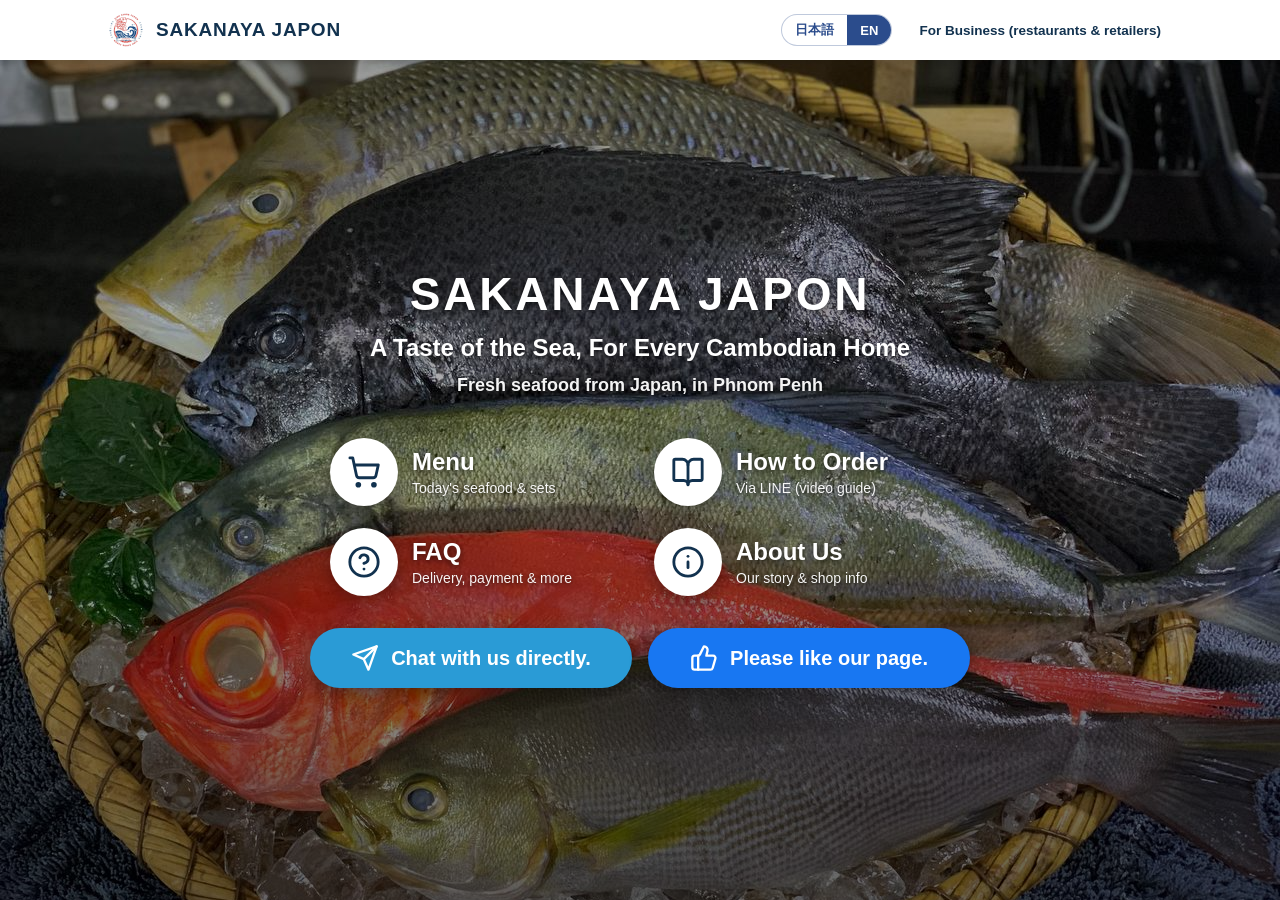
==== commit 0abd5d1b: "トップの背景写真が表示されない不具合を修正 .hero > * { position: relative } が写真の層 .bg-slideshow にも効いてしまい、 position: absol" ====
--- a/index.html
+++ b/index.html
@@ -121,7 +121,14 @@
       padding: 40px 16px 44px;
       overflow: hidden;
     }
-    .bg-slideshow { position: absolute; inset: 0; z-index: 0; }
+    /* 1枚目の写真は CSS で直接敷く（JS が動かなくても写真が出る）。
+       スライドショーの JS は、この上に2枚目以降を重ねてフェードさせるだけ */
+    .bg-slideshow {
+      position: absolute;
+      inset: 0;
+      z-index: 0;
+      background: #0a1a2b url('fish-photo.jpg') center / cover no-repeat;
+    }
     .bg-slide {
       position: absolute;
       inset: 0;
@@ -139,7 +146,7 @@
       z-index: 1;
       background: linear-gradient(180deg, rgba(0, 0, 0, 0.40) 0%, rgba(0, 0, 0, 0.30) 45%, rgba(0, 0, 0, 0.60) 100%);
     }
-    .hero > * { position: relative; z-index: 2; }
+    .hero-inner { position: relative; z-index: 2; }   /* 文字だけを写真とグラデーションの前面に */
 
     .hero-inner { width: 100%; max-width: 900px; text-align: center; }
 
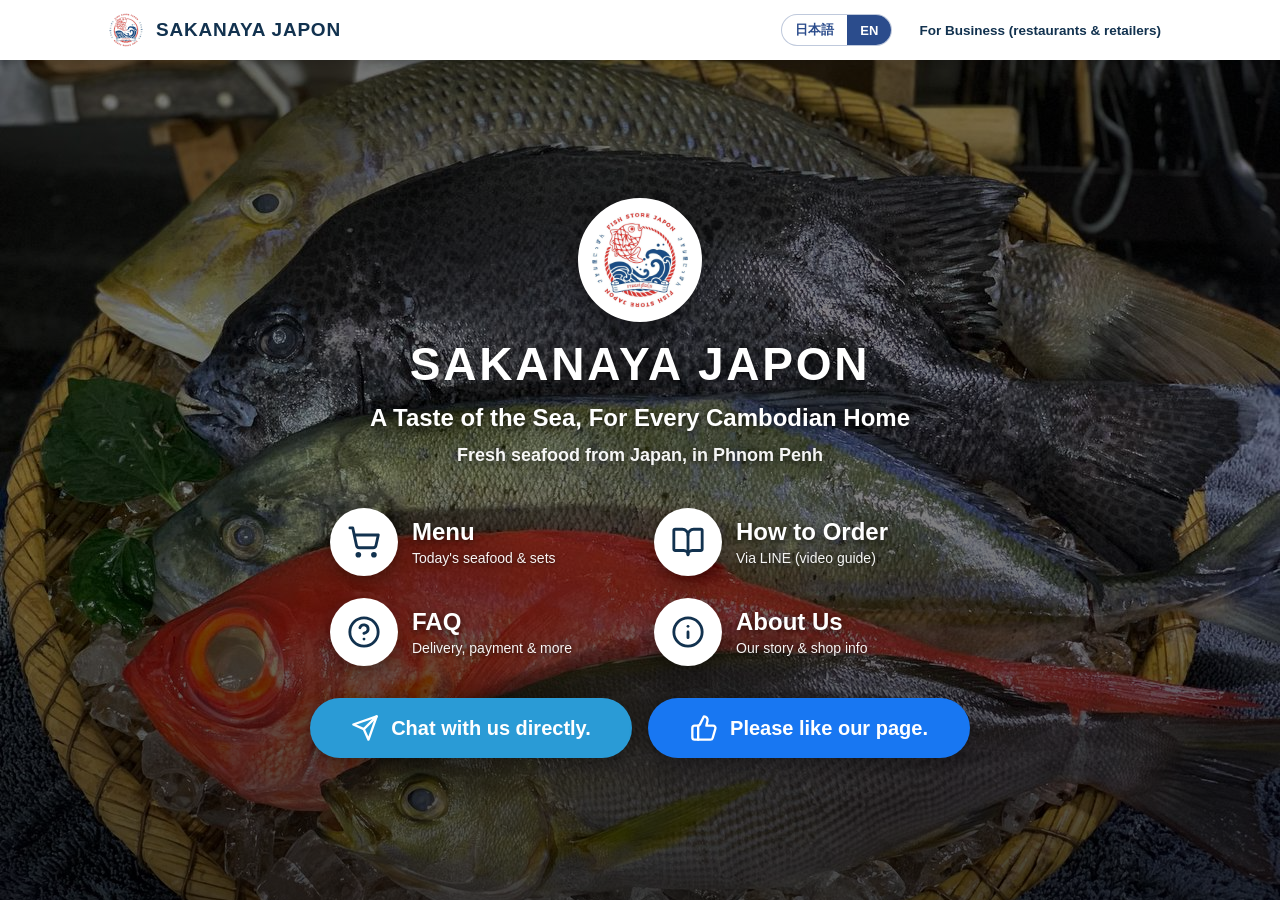
==== commit 8d73027a: "トップの写真を暗めにし、店名の上にロゴを配置 - 暗さのグラデーションを 40/30/60% → 55/45/72% に - ヒーローの店名の上に正円のロゴ（白縁・124px、スマホ 92px）を追加" ====
--- a/index.html
+++ b/index.html
@@ -144,12 +144,23 @@
       position: absolute;
       inset: 0;
       z-index: 1;
-      background: linear-gradient(180deg, rgba(0, 0, 0, 0.40) 0%, rgba(0, 0, 0, 0.30) 45%, rgba(0, 0, 0, 0.60) 100%);
+      background: linear-gradient(180deg, rgba(0, 0, 0, 0.55) 0%, rgba(0, 0, 0, 0.45) 45%, rgba(0, 0, 0, 0.72) 100%);
     }
     .hero-inner { position: relative; z-index: 2; }   /* 文字だけを写真とグラデーションの前面に */
 
     .hero-inner { width: 100%; max-width: 900px; text-align: center; }
 
+    .hero-logo {
+      width: 124px;
+      height: 124px;
+      border-radius: 50%;
+      object-fit: cover;
+      border: 4px solid #fff;
+      background: #fff;
+      box-shadow: 0 8px 26px rgba(0, 0, 0, 0.5);
+      margin: 0 auto 16px;
+      display: block;
+    }
     .site-title {
       font-size: 46px;
       font-weight: 800;
@@ -255,6 +266,7 @@
       .biz-link { font-size: 12px; padding: 6px 9px; }
       .lang-toggle button { padding: 5px 10px; font-size: 12px; }
       .hero { padding: 28px 16px 36px; }
+      .hero-logo { width: 92px; height: 92px; margin-bottom: 12px; }
       .site-title { font-size: 34px; }
       .tagline { font-size: 18px; margin-bottom: 28px; }
       .tagline small { font-size: 14.5px; }
@@ -300,6 +312,7 @@
     <div class="bg-slideshow" id="bgSlideshow"></div>
 
     <div class="hero-inner">
+      <img class="hero-logo" src="logo.jpg" alt="">
       <h1 class="site-title">SAKANAYA JAPON</h1>
 
       <p class="tagline" data-lang="ja">海のある日常を、カンボジアの食卓に。<small>日本の鮮度管理で、刺身・鮮魚・お惣菜をご家庭へ</small></p>
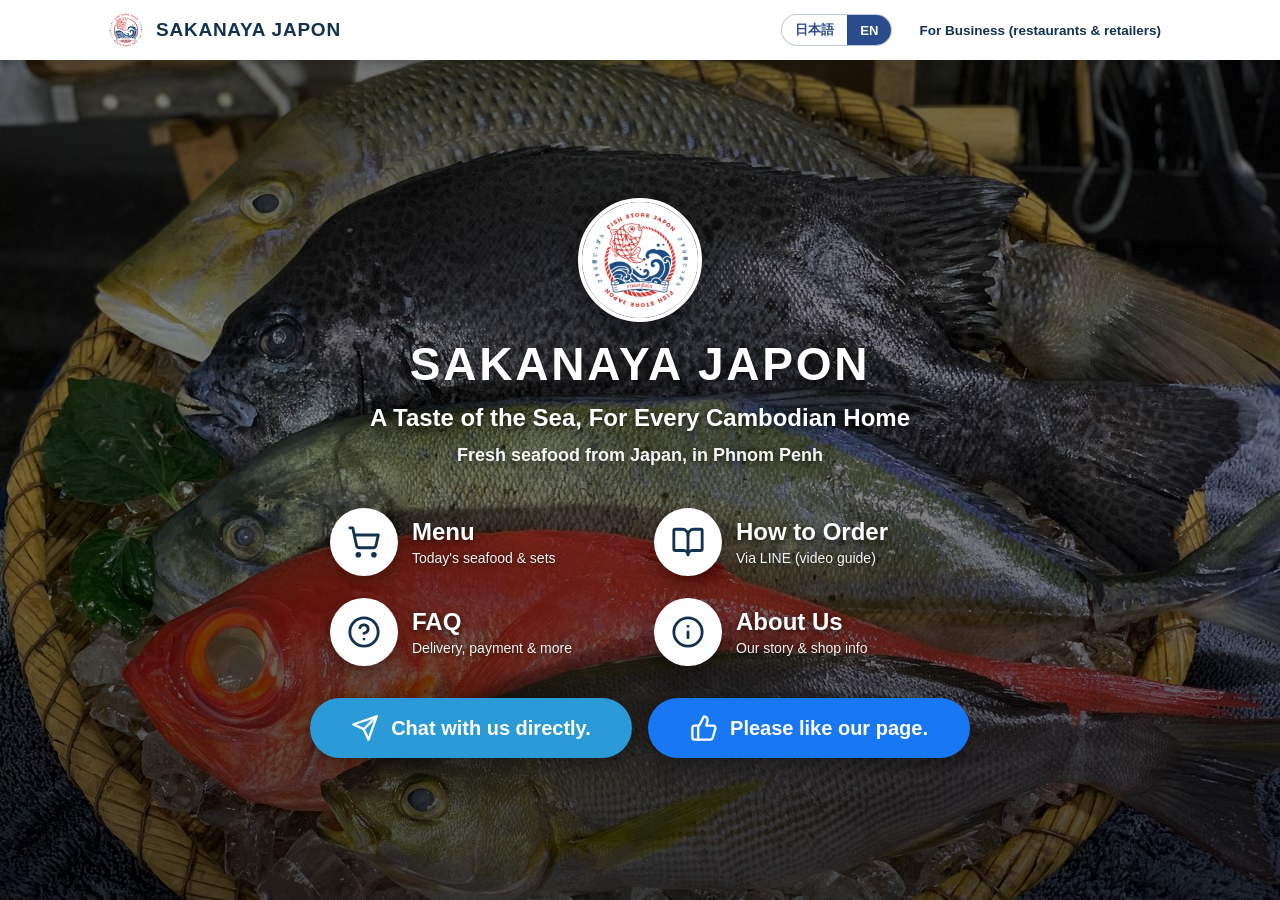
==== commit 183ca362: "Org 移管に伴う公開URLを新ドメインへ差し替え - index.html / business/index.html の og:image / og:url を   sasuraimitsu.gi" ====
--- a/index.html
+++ b/index.html
@@ -7,12 +7,12 @@
   <link rel="icon" href="logo.jpg">
   <meta name="description" content="カンボジア・プノンペンの魚屋 SAKANAYA JAPON。日本の鮮度管理で、刺身・鮮魚・お惣菜をご家庭へ。LINE・Telegram・Facebook Messenger で注文できます。">
   <!-- OGP（FacebookやLINE等でシェアした際のプレビュー用）
-       ※ Organization 移管後は下記2行のURLを差し替えること（docs/github-inventory.md §3） -->
+       ※ Organization 移管に伴い、下記2行のURLは新ドメインへ差し替え済み（docs/github-inventory.md §3） -->
   <meta property="og:type" content="website">
   <meta property="og:title" content="SAKANAYA JAPON｜海のある日常を、カンボジアの食卓に。">
   <meta property="og:description" content="プノンペンの魚屋。日本の鮮度管理で刺身・鮮魚・お惣菜をお届け。LINE・Telegram・Facebook Messenger で注文OK。">
-  <meta property="og:image" content="https://sasuraimitsu.github.io/sakanayajapon/fish-photo.jpg">
-  <meta property="og:url" content="https://sasuraimitsu.github.io/sakanayajapon/">
+  <meta property="og:image" content="https://sakanaya-japon.github.io/sakanayajapon/fish-photo.jpg">
+  <meta property="og:url" content="https://sakanaya-japon.github.io/sakanayajapon/">
   <meta name="twitter:card" content="summary_large_image">
 
   <!-- 営業時間・窓口URLは site-info.js が唯一の情報源。common.js が日英切替と流し込みを行う -->
